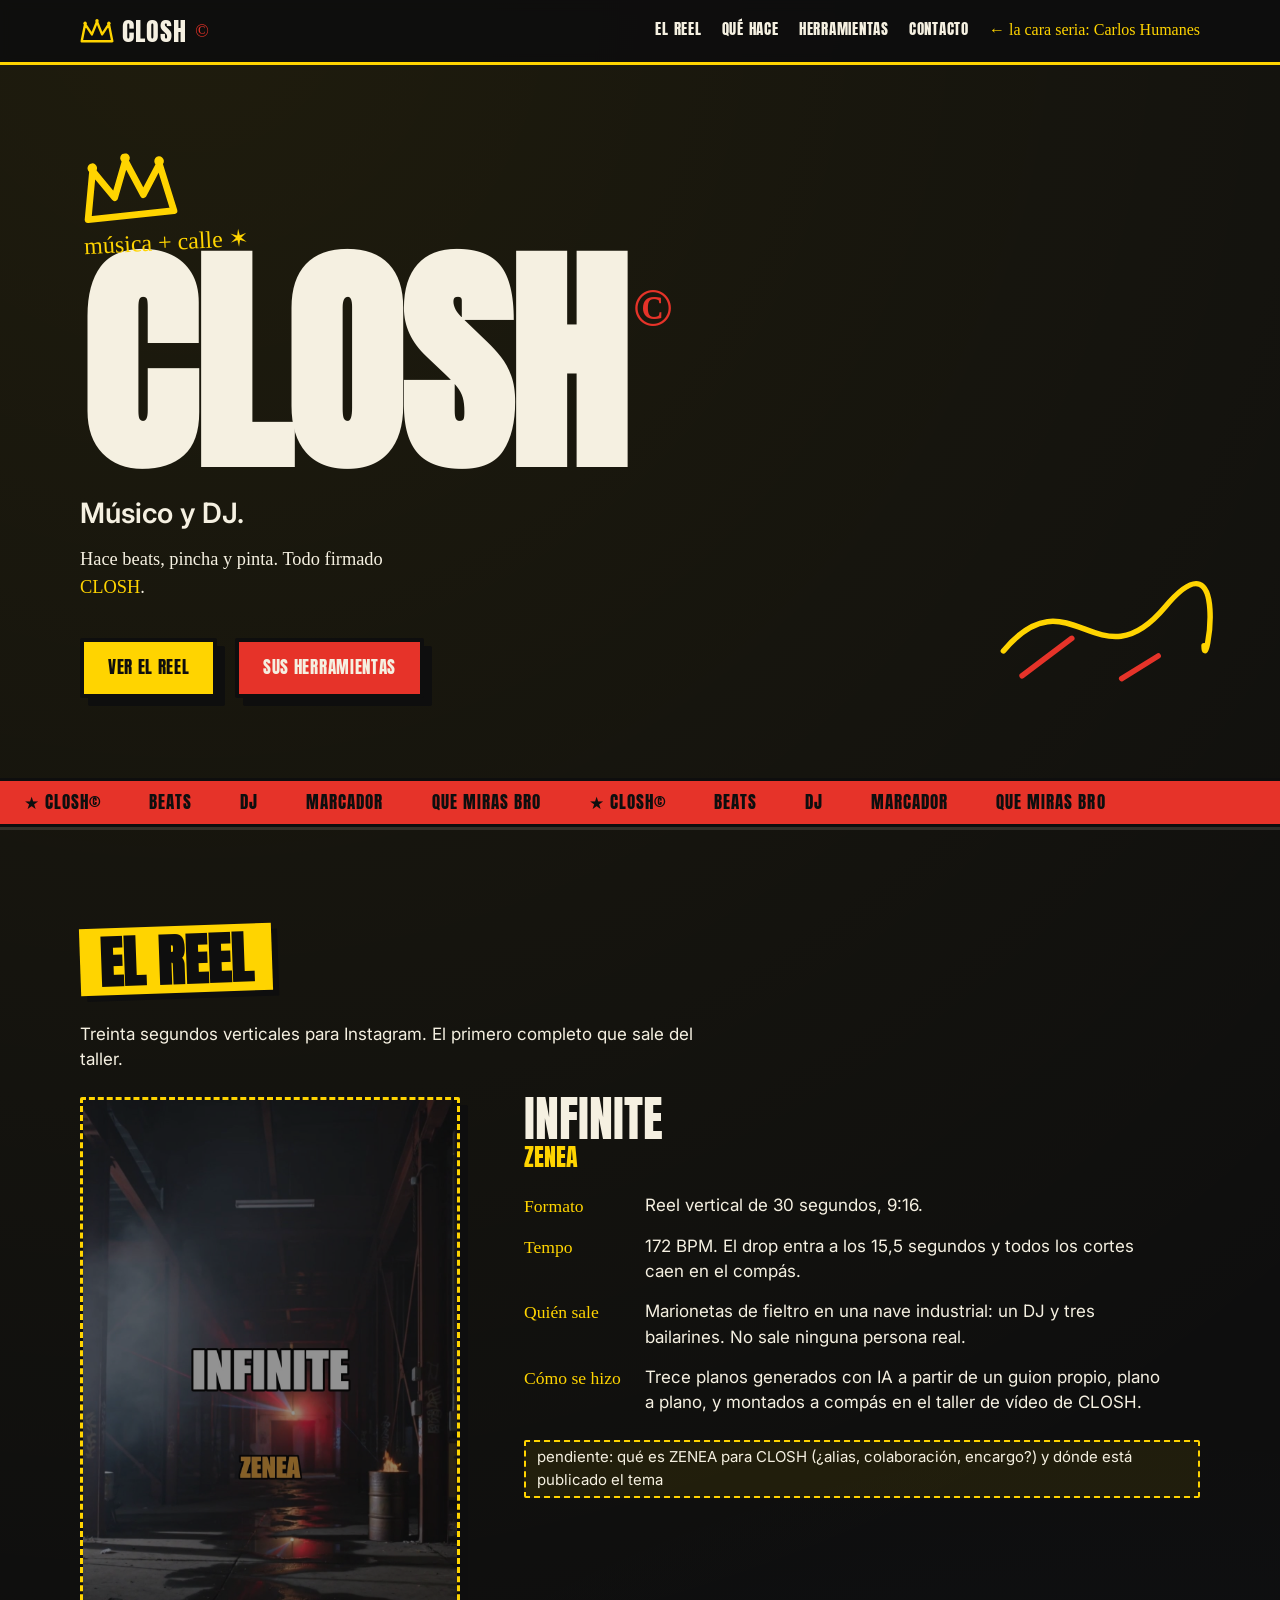
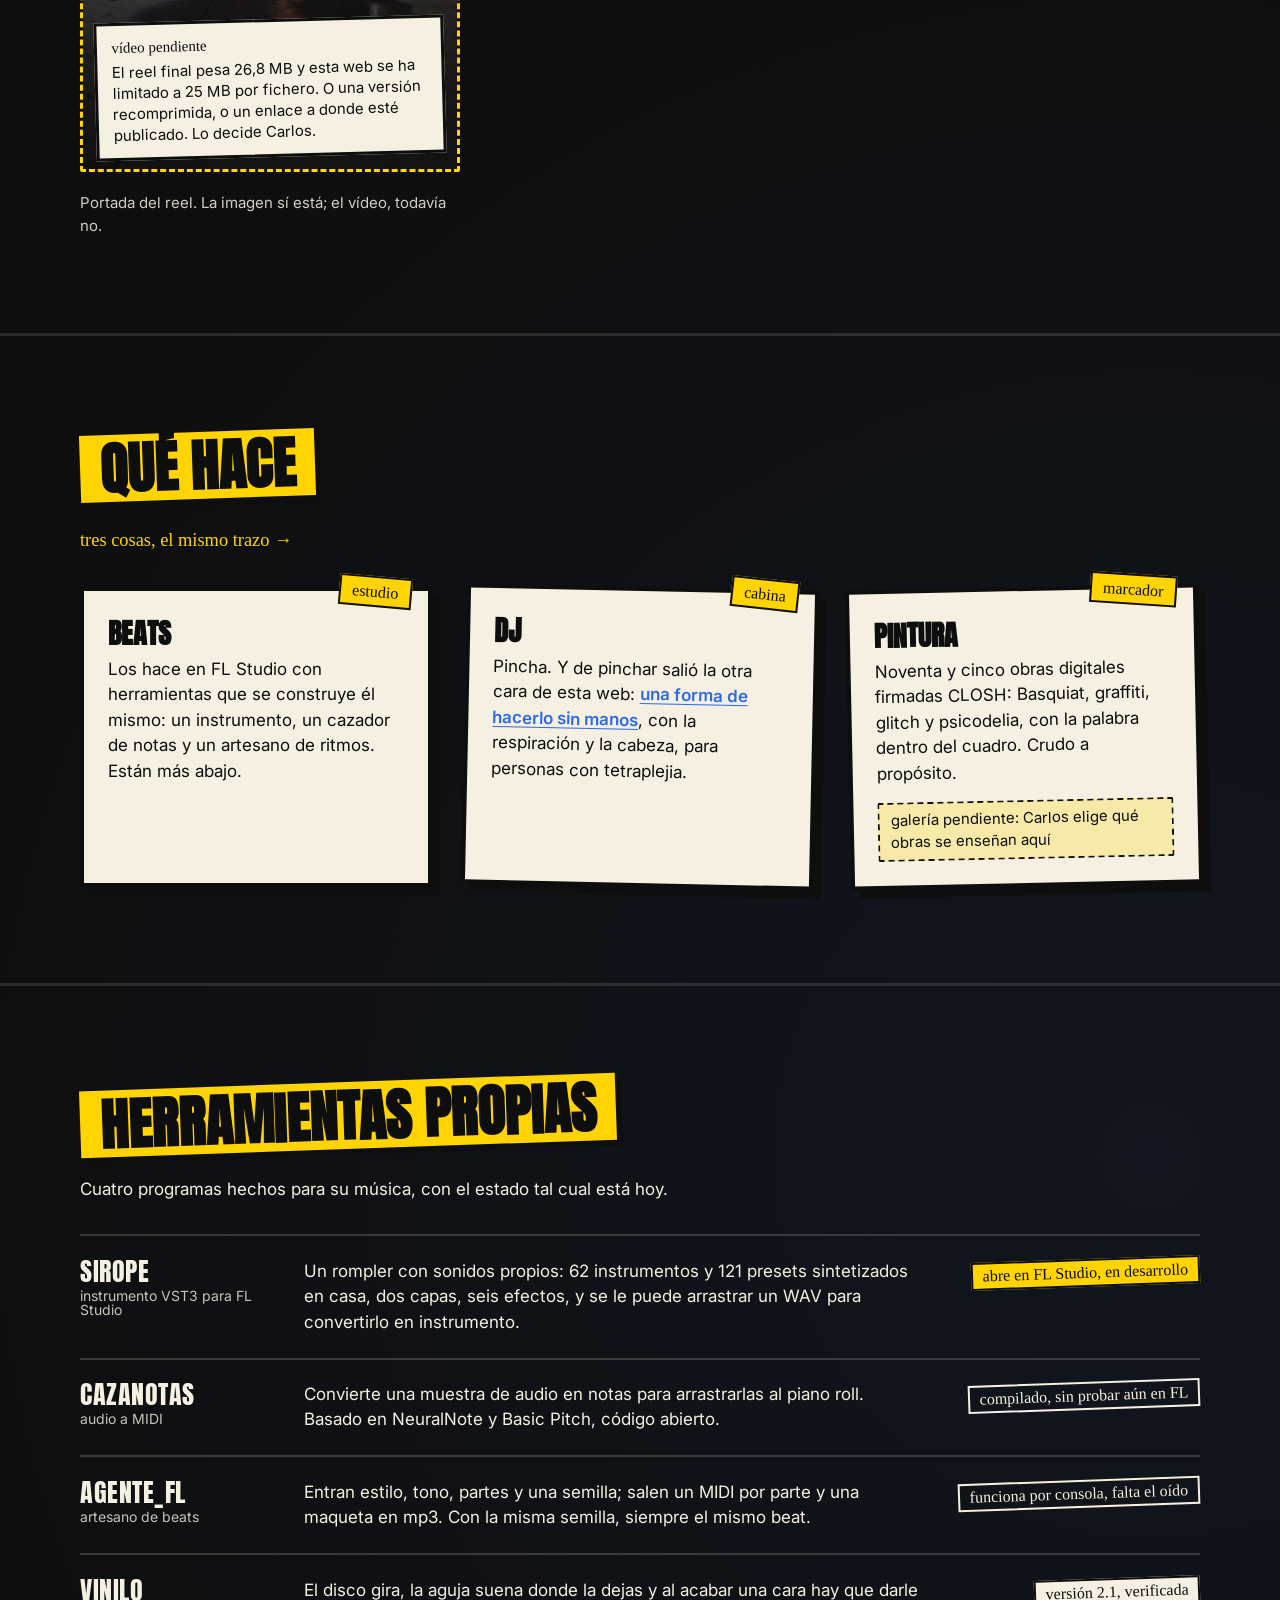
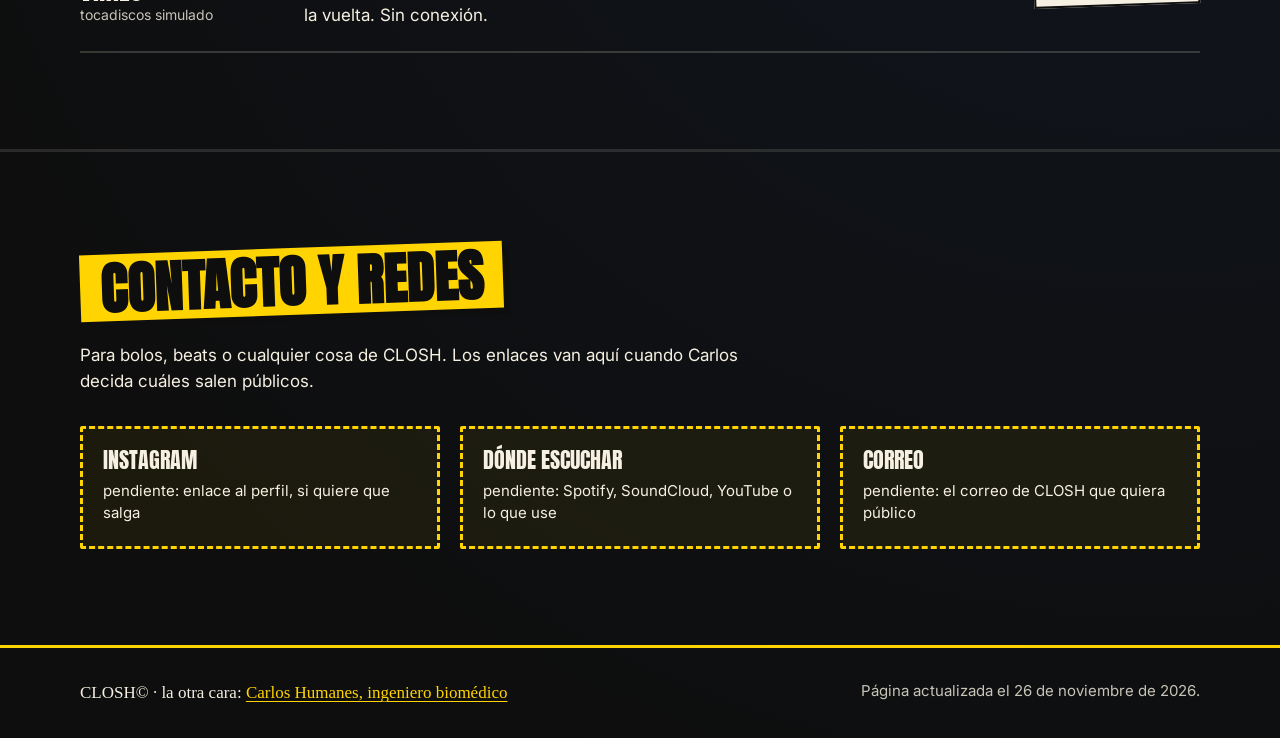
==== closh.html @ edfdbdd9 "Primera publicacion: web profesional de Carlos Humanes (26-nov-2026)" ====
<!DOCTYPE html>
<html lang="es">
<head>
  <meta charset="utf-8">
  <meta name="viewport" content="width=device-width, initial-scale=1">
  <title>CLOSH. Músico y DJ: beats, cabina y pintura</title>
  <meta name="description" content="CLOSH es el nombre de Carlos Humanes como músico y DJ: beats hechos en FL Studio con herramientas propias, el reel INFINITE y pintura digital de estilo Basquiat callejero.">
  <meta name="theme-color" content="#0E0E0E">
  <link rel="preconnect" href="https://fonts.googleapis.com">
  <link rel="preconnect" href="https://fonts.gstatic.com" crossorigin>
  <link href="https://fonts.googleapis.com/css2?family=Anton&family=Inter:wght@400;600;700&family=Permanent+Marker&display=swap" rel="stylesheet">
  <link rel="stylesheet" href="css/tokens-closh.css">
  <link rel="stylesheet" href="css/closh.css">
</head>
<body>
  <a class="salto" href="#principal">Ir al contenido</a>

  <!-- Corona reutilizable (símbolo del estilo closh-basquiat) -->
  <svg width="0" height="0" style="position:absolute" aria-hidden="true" focusable="false">
    <symbol id="corona" viewBox="0 0 100 70">
      <path d="M5 65 L15 15 L35 45 L50 8 L65 45 L85 15 L95 65 Z" fill="none" stroke="currentColor" stroke-width="7" stroke-linejoin="round" stroke-linecap="round"></path>
      <circle cx="15" cy="12" r="5" fill="currentColor"></circle>
      <circle cx="50" cy="5" r="5" fill="currentColor"></circle>
      <circle cx="85" cy="12" r="5" fill="currentColor"></circle>
    </symbol>
  </svg>

  <header class="nav">
    <div class="contenedor">
      <a class="marca" href="#principal" aria-label="CLOSH, inicio de la página">
        <svg class="corona" aria-hidden="true" focusable="false"><use href="#corona"></use></svg>
        CLOSH<sup>©</sup>
      </a>
      <nav aria-label="Secciones">
        <ul class="nav-lista">
          <li><a href="#reel">El reel</a></li>
          <li><a href="#que-hace">Qué hace</a></li>
          <li><a href="#herramientas">Herramientas</a></li>
          <li><a href="#contacto">Contacto</a></li>
          <li class="otra-cara"><a href="index.html">← la cara seria: Carlos Humanes</a></li>
        </ul>
      </nav>
    </div>
  </header>

  <main id="principal">

    <section class="hero" aria-labelledby="titulo">
      <div class="contenedor">
        <svg class="corona-grande" viewBox="0 0 100 70" aria-hidden="true" focusable="false"><use href="#corona"></use></svg>
        <p class="kicker">música + calle ✶</p>
        <h1 id="titulo">CLOSH<span class="copy" aria-hidden="true">©</span></h1>
        <p class="entrada">Músico y DJ.</p>
        <p class="firma">Hace beats, pincha y pinta. Todo firmado <b>CLOSH</b>.</p>
        <div class="acciones">
          <a class="boton" href="#reel">Ver el reel</a>
          <a class="boton boton-rojo" href="#herramientas">Sus herramientas</a>
        </div>
        <svg class="garabato" viewBox="0 0 200 120" fill="none" stroke="#FFD400" stroke-width="5" stroke-linecap="round" aria-hidden="true" focusable="false">
          <path d="M10 90 C 60 10, 100 110, 150 30 S 195 90, 190 60"></path>
          <path d="M30 110 L70 70 M120 100 L150 75" stroke="#E63329"></path>
        </svg>
      </div>
    </section>

    <div class="tira" aria-hidden="true">
      <span>
        <b>★ CLOSH©</b><b>beats</b><b>DJ</b><b>marcador</b><b>que miras bro</b><b>★ CLOSH©</b><b>beats</b><b>DJ</b><b>marcador</b><b>que miras bro</b>
      </span>
    </div>

    <section class="seccion" id="reel" aria-labelledby="h-reel">
      <div class="contenedor">
        <h2 id="h-reel">El reel</h2>
        <p>Treinta segundos verticales para Instagram. El primero completo que sale del taller.</p>
        <div class="reel">
          <figure class="reel-marco">
            <!-- HUECO: el mp4 final (INFINITE_ZENEA_reel_FINAL.mp4) pesa 26,8 MB, por encima del
                 límite de 25 MB por fichero de esta web, así que no se ha copiado a material/.
                 Cuando haya una versión que quepa (o se decida enlazar a Instagram/YouTube),
                 sustituir el div.hueco-video por:
                 <video controls playsinline preload="metadata" poster="material/infinite-zenea-portada.jpg" width="1080" height="1920">
                   <source src="material/infinite-zenea-reel.mp4" type="video/mp4">
                 </video> -->
            <div class="hueco-video" role="group" aria-label="Hueco del vídeo del reel, pendiente">
              <img src="material/infinite-zenea-portada.jpg" width="1080" height="1920" alt="Portada del reel: una nave industrial a oscuras con humo, un láser rojo y un bidón ardiendo; encima, el título INFINITE y el nombre ZENEA.">
              <p class="hueco-texto"><strong>vídeo pendiente</strong>El reel final pesa 26,8 MB y esta web se ha limitado a 25 MB por fichero. O una versión recomprimida, o un enlace a donde esté publicado. Lo decide Carlos.</p>
            </div>
            <figcaption>Portada del reel. La imagen sí está; el vídeo, todavía no.</figcaption>
          </figure>
          <div class="reel-ficha">
            <p class="titulo-reel">Infinite<small>Zenea</small></p>
            <dl class="ficha">
              <dt>Formato</dt><dd>Reel vertical de 30 segundos, 9:16.</dd>
              <dt>Tempo</dt><dd>172 BPM. El drop entra a los 15,5 segundos y todos los cortes caen en el compás.</dd>
              <dt>Quién sale</dt><dd>Marionetas de fieltro en una nave industrial: un DJ y tres bailarines. No sale ninguna persona real.</dd>
              <dt>Cómo se hizo</dt><dd>Trece planos generados con IA a partir de un guion propio, plano a plano, y montados a compás en el taller de vídeo de CLOSH.</dd>
            </dl>
            <p class="hueco">pendiente: qué es ZENEA para CLOSH (¿alias, colaboración, encargo?) y dónde está publicado el tema</p>
          </div>
        </div>
      </div>
    </section>

    <section class="seccion" id="que-hace" aria-labelledby="h-que-hace">
      <div class="contenedor">
        <h2 id="h-que-hace">Qué hace</h2>
        <p class="nota-marcador">tres cosas, el mismo trazo →</p>
        <div class="tarjetas">
          <article class="tarjeta">
            <span class="etiqueta" aria-hidden="true">estudio</span>
            <h3>Beats</h3>
            <p>Los hace en FL Studio con herramientas que se construye él mismo: un instrumento, un cazador de notas y un artesano de ritmos. Están más abajo.</p>
          </article>
          <article class="tarjeta">
            <span class="etiqueta" aria-hidden="true">cabina</span>
            <h3>DJ</h3>
            <p>Pincha. Y de pinchar salió la otra cara de esta web: <a href="index.html">una forma de hacerlo sin manos</a>, con la respiración y la cabeza, para personas con tetraplejia.</p>
          </article>
          <article class="tarjeta">
            <span class="etiqueta" aria-hidden="true">marcador</span>
            <h3>Pintura</h3>
            <p>Noventa y cinco obras digitales firmadas CLOSH: Basquiat, graffiti, glitch y psicodelia, con la palabra dentro del cuadro. Crudo a propósito.</p>
            <p class="hueco">galería pendiente: Carlos elige qué obras se enseñan aquí</p>
          </article>
        </div>
      </div>
    </section>

    <section class="seccion" id="herramientas" aria-labelledby="h-herramientas">
      <div class="contenedor">
        <h2 id="h-herramientas">Herramientas propias</h2>
        <p>Cuatro programas hechos para su música, con el estado tal cual está hoy.</p>
        <ul class="herramientas">
          <li>
            <p class="nombre">Sirope<small>instrumento VST3 para FL Studio</small></p>
            <p class="que">Un rompler con sonidos propios: 62 instrumentos y 121 presets sintetizados en casa, dos capas, seis efectos, y se le puede arrastrar un WAV para convertirlo en instrumento.</p>
            <span class="estado estado-ok">abre en FL Studio, en desarrollo</span>
          </li>
          <li>
            <p class="nombre">CazaNotas<small>audio a MIDI</small></p>
            <p class="que">Convierte una muestra de audio en notas para arrastrarlas al piano roll. Basado en NeuralNote y Basic Pitch, código abierto.</p>
            <span class="estado">compilado, sin probar aún en FL</span>
          </li>
          <li>
            <p class="nombre">agente_fl<small>artesano de beats</small></p>
            <p class="que">Entran estilo, tono, partes y una semilla; salen un MIDI por parte y una maqueta en mp3. Con la misma semilla, siempre el mismo beat.</p>
            <span class="estado">funciona por consola, falta el oído</span>
          </li>
          <li>
            <p class="nombre">Vinilo<small>tocadiscos simulado</small></p>
            <p class="que">El disco gira, la aguja suena donde la dejas y al acabar una cara hay que darle la vuelta. Sin conexión.</p>
            <span class="estado estado-hecho">versión 2.1, verificada</span>
          </li>
        </ul>
      </div>
    </section>

    <section class="seccion" id="contacto" aria-labelledby="h-contacto">
      <div class="contenedor">
        <h2 id="h-contacto">Contacto y redes</h2>
        <p>Para bolos, beats o cualquier cosa de CLOSH. Los enlaces van aquí cuando Carlos decida cuáles salen públicos.</p>
        <ul class="huecos-contacto">
          <li><span class="red">Instagram</span><p>pendiente: enlace al perfil, si quiere que salga</p></li>
          <li><span class="red">Dónde escuchar</span><p>pendiente: Spotify, SoundCloud, YouTube o lo que use</p></li>
          <li><span class="red">Correo</span><p>pendiente: el correo de CLOSH que quiera público</p></li>
        </ul>
      </div>
    </section>

  </main>

  <footer class="pie">
    <div class="contenedor">
      <span>CLOSH© · la otra cara: <a href="index.html">Carlos Humanes, ingeniero biomédico</a></span>
      <span class="fecha">Página actualizada el 26 de noviembre de 2026.</span>
    </div>
  </footer>
</body>
</html>
---- css/tokens-closh.css ----
/* Estilo: closh-basquiat — tokens de diseño (variables CSS). Stack vanilla (D-002). */
:root {
  /* Paleta */
  --color-fondo:      #0E0E0E;
  --color-primario:   #F5F0E1;  /* crema / papel */
  --color-texto:      #F5F0E1;
  --color-acento-1:   #FFD400;  /* amarillo grito */
  --color-acento-2:   #E63329;  /* rojo bandera   */
  --color-acento-3:   #2D6BE3;  /* azul primario  */
  --color-negro:      #0E0E0E;

  /* Tipografía */
  --font-titular:    "Anton", "Archivo Black", Impact, sans-serif;
  --font-marcador:   "Permanent Marker", "Caveat", cursive;
  --font-cuerpo:     "Inter", system-ui, sans-serif;
  --peso-cuerpo:     400;
  --escala-h1: clamp(3rem, 12vw, 9rem);
  --escala-h2: clamp(2rem, 6vw, 3.5rem);
  --line-height: 1.5;

  /* Forma y espacio — "hecho a mano" */
  --radio: 2px;
  --borde-grueso: 4px solid var(--color-negro);
  --sombra-dura: 8px 8px 0 var(--color-negro);   /* offset, sin blur */
  --rotacion: -2deg;
  --espacio: 1.5rem;
  --ancho-max: 1200px;
}
---- css/closh.css ----
/* carlos-humanes/closh.html — la cara CLOSH, estilo closh-basquiat (tokens en tokens-closh.css).
   Vanilla, sin build. No toca styles.css ni tokens.css de la cara profesional. */

:root {
  --margen: clamp(1rem, 4vw, 2.5rem);
  --bloque: clamp(3rem, 8vw, 6rem);
  --cuerpo: 1.0625rem;
}

*, *::before, *::after { box-sizing: border-box; }

html { scroll-behavior: smooth; -webkit-text-size-adjust: 100%; }

body {
  margin: 0;
  font-family: var(--font-cuerpo);
  font-size: var(--cuerpo);
  font-weight: var(--peso-cuerpo);
  line-height: var(--line-height);
  color: var(--color-texto);
  background: var(--color-fondo);
  /* papel sucio sobre negro: dos manchas de color muy tenues */
  background-image:
    radial-gradient(circle at 15% 0%, rgba(255, 212, 0, .07), transparent 42%),
    radial-gradient(circle at 90% 70%, rgba(45, 107, 227, .08), transparent 45%);
}

h1, h2, h3, p, ul, ol, dl, figure { margin: 0; }
img, svg, video { display: block; max-width: 100%; }
a { color: inherit; text-underline-offset: .15em; }

:focus-visible {
  outline: 3px solid var(--color-acento-1);
  outline-offset: 3px;
}

.salto {
  position: absolute; left: -999px; top: 0;
  padding: .5rem 1rem; background: var(--color-acento-1); color: var(--color-negro);
  font-family: var(--font-titular); text-transform: uppercase; text-decoration: none;
}
.salto:focus { left: var(--margen); top: .5rem; z-index: 100; }

.contenedor {
  max-width: var(--ancho-max);
  margin-inline: auto;
  padding-inline: var(--margen);
}

/* ---------- Navegación ---------- */
.nav {
  position: sticky; top: 0; z-index: 50;
  background: rgba(14, 14, 14, .92);
  backdrop-filter: blur(6px);
  border-bottom: 3px solid var(--color-acento-1);
}
.nav .contenedor {
  display: flex; align-items: center; gap: 1.25rem;
  min-height: 3.75rem;
}
.marca {
  display: flex; align-items: center; gap: .5rem;
  text-decoration: none; white-space: nowrap;
  font-family: var(--font-titular); font-size: 1.6rem; letter-spacing: .04em;
}
.marca .corona { width: 34px; height: 24px; color: var(--color-acento-1); }
.marca sup { font-family: var(--font-marcador); color: var(--color-acento-2); font-size: .7em; }
.nav nav { min-width: 0; flex: 1 1 auto; }
.nav-lista {
  list-style: none; margin: 0; padding: 0;
  display: flex; gap: 1.25rem; align-items: center;
  overflow-x: auto; scrollbar-width: none;
  font-family: var(--font-titular); text-transform: uppercase; letter-spacing: .05em; font-size: .95rem;
}
/* Con sitio, a la derecha; si no caben, la lista se desplaza en horizontal. */
.nav-lista > li:first-child { margin-left: auto; }
.nav-lista::-webkit-scrollbar { display: none; }
.nav-lista a {
  text-decoration: none; white-space: nowrap; display: inline-block;
  padding-block: 1.1rem;
  border-bottom: 3px solid transparent;
}
.nav-lista a:hover { border-bottom-color: var(--color-acento-2); }
.nav-lista .otra-cara a {
  font-family: var(--font-marcador); text-transform: none; letter-spacing: 0;
  color: var(--color-acento-1); font-size: 1rem;
}

/* ---------- Hero ---------- */
.hero {
  position: relative;
  overflow-x: clip;               /* el garabato decorativo no debe crear scroll */
  padding-block: clamp(2.5rem, 8vw, 5.5rem) clamp(3rem, 8vw, 5rem);
}
.hero .contenedor { position: relative; }
.hero .corona-grande {
  width: clamp(64px, 10vw, 96px); height: auto;
  color: var(--color-acento-1);
  transform: rotate(-6deg);
  margin-bottom: -.25rem;
}
.hero .kicker {
  display: inline-block;
  font-family: var(--font-marcador); color: var(--color-acento-1);
  font-size: clamp(1.1rem, 2.5vw, 1.5rem);
  transform: rotate(-3deg);
  margin: .5rem 0 0 .25rem;
}
.hero h1 {
  font-family: var(--font-titular);
  font-size: clamp(5rem, 24vw, 15rem);
  line-height: .85;
  text-transform: uppercase;
  letter-spacing: -.01em;
  margin-top: .25rem;
}
.hero h1 .copy {
  font-family: var(--font-marcador);
  font-size: .22em; vertical-align: top;
  color: var(--color-acento-2);
  display: inline-block; margin-left: .15em; margin-top: .4em;
}
.hero .entrada {
  margin-top: 1.5rem;
  font-size: clamp(1.35rem, 3vw, 1.75rem);
  font-weight: 600;
  max-width: 28ch;
}
.hero .firma {
  margin-top: .75rem;
  font-family: var(--font-marcador);
  color: var(--color-primario);
  font-size: 1.15rem;
  max-width: 34ch;
}
.hero .firma b { color: var(--color-acento-1); font-weight: 400; }
.acciones { display: flex; flex-wrap: wrap; gap: 1.1rem; margin-top: 2.25rem; }
.hero .garabato {
  position: absolute; right: 2%; bottom: 0;
  width: clamp(120px, 18vw, 220px); height: auto;
  transform: rotate(8deg);
  pointer-events: none;
}

/* ---------- Botones: bloque sólido, borde grueso, sombra dura ---------- */
.boton {
  display: inline-block;
  font-family: var(--font-titular);
  text-transform: uppercase; letter-spacing: .04em; text-decoration: none;
  padding: .85rem 1.5rem;
  border: var(--borde-grueso);
  box-shadow: var(--sombra-dura);
  border-radius: var(--radio);
  background: var(--color-acento-1); color: var(--color-negro);
  transition: transform .08s ease, box-shadow .08s ease;
}
.boton:hover { transform: translate(2px, 2px); box-shadow: 6px 6px 0 var(--color-negro); }
.boton:active { transform: translate(4px, 4px); box-shadow: 4px 4px 0 var(--color-negro); }
.boton-rojo { background: var(--color-acento-2); color: var(--color-primario); }
.boton-crema { background: var(--color-primario); color: var(--color-negro); }

/* ---------- Tira ---------- */
.tira {
  background: var(--color-acento-2); color: var(--color-negro);
  font-family: var(--font-titular); text-transform: uppercase; letter-spacing: .06em;
  border-block: 3px solid var(--color-negro);
  overflow: hidden; white-space: nowrap;
}
.tira span { display: inline-block; padding: .55rem 0; animation: desliza 22s linear infinite; }
.tira b { margin: 0 1.5rem; font-weight: 400; }
@keyframes desliza { from { transform: translateX(0); } to { transform: translateX(-50%); } }

/* ---------- Secciones ---------- */
.seccion { padding-block: var(--bloque); border-top: 3px solid rgba(245, 240, 225, .12); }
.seccion h2 {
  display: inline-block;
  font-family: var(--font-titular);
  font-size: var(--escala-h2);
  text-transform: uppercase;
  line-height: 1;
  transform: rotate(var(--rotacion));
  margin-bottom: 1.75rem;
  padding: .1em .35em;
  background: var(--color-acento-1); color: var(--color-negro);
  box-shadow: 6px 6px 0 var(--color-negro);
}
.seccion h2 + p { max-width: 60ch; }
.nota-marcador {
  font-family: var(--font-marcador);
  color: var(--color-acento-1);
  font-size: 1.15rem;
}
.tachado { text-decoration: line-through; text-decoration-thickness: .12em; text-decoration-color: var(--color-acento-2); }

/* ---------- El reel ---------- */
.reel { display: grid; gap: 2.5rem; grid-template-columns: 1fr; margin-top: 1.5rem; align-items: start; }
.reel-marco { max-width: 380px; }
.hueco-video {
  position: relative;
  aspect-ratio: 9 / 16;
  border: 3px dashed var(--color-acento-1);
  border-radius: var(--radio);
  background: var(--color-negro);
  box-shadow: var(--sombra-dura);
  overflow: hidden;
}
.hueco-video img { width: 100%; height: 100%; object-fit: cover; opacity: .55; }
.hueco-video .hueco-texto {
  position: absolute; inset: auto .75rem .75rem .75rem;
  background: var(--color-primario); color: var(--color-negro);
  border: 3px solid var(--color-negro);
  padding: .75rem .9rem;
  font-size: .9375rem; line-height: 1.4;
  transform: rotate(-1.5deg);
}
.hueco-video .hueco-texto strong { font-family: var(--font-marcador); font-weight: 400; display: block; margin-bottom: .2rem; }
.reel-marco video { width: 100%; height: auto; border: var(--borde-grueso); box-shadow: var(--sombra-dura); background: #000; }
.reel-marco figcaption { margin-top: 1.25rem; font-size: .9375rem; color: var(--color-primario); opacity: .85; max-width: 44ch; }
.reel-ficha .titulo-reel {
  font-family: var(--font-titular); text-transform: uppercase;
  font-size: clamp(2rem, 5vw, 3rem); line-height: .95;
}
.reel-ficha .titulo-reel small { display: block; font-size: .5em; color: var(--color-acento-1); margin-top: .25rem; }
dl.ficha { margin-top: 1.5rem; display: grid; grid-template-columns: 1fr; gap: .9rem 1.5rem; }
dl.ficha dt { font-family: var(--font-marcador); color: var(--color-acento-1); font-size: 1.1rem; }
dl.ficha dd { margin: .15rem 0 0; max-width: 48ch; }
@media (min-width: 640px) {
  dl.ficha { grid-template-columns: max-content 1fr; }
  dl.ficha dd { margin: 0; }
}
.reel-ficha .hueco { margin-top: 1.5rem; }

/* ---------- Tarjetas: crema sobre negro, marco grueso, etiqueta rotada ---------- */
.tarjetas {
  display: grid; gap: 2.25rem 2rem;
  grid-template-columns: 1fr;
  margin-top: 2rem;
}
.tarjeta {
  position: relative;
  background: var(--color-primario); color: var(--color-negro);
  padding: 1.75rem 1.5rem 1.5rem;
  border: var(--borde-grueso);
  box-shadow: var(--sombra-dura);
  border-radius: var(--radio);
}
.tarjeta:nth-child(2) { transform: rotate(1.2deg); }
.tarjeta:nth-child(3) { transform: rotate(-1.2deg); }
.tarjeta .etiqueta {
  position: absolute; top: -.95rem; right: 1rem;
  transform: rotate(5deg);
  background: var(--color-acento-1); color: var(--color-negro);
  font-family: var(--font-marcador); font-size: 1rem;
  padding: .1rem .7rem;
  border: 2px solid var(--color-negro);
}
.tarjeta h3 {
  font-family: var(--font-titular); text-transform: uppercase;
  font-size: 1.75rem; line-height: 1; margin-bottom: .6rem;
}
.tarjeta p + p { margin-top: .75rem; }
.tarjeta a { color: var(--color-acento-3); font-weight: 600; }
.tarjeta .hueco { margin-top: 1rem; }

/* ---------- Herramientas ---------- */
.herramientas { list-style: none; padding: 0; margin-top: 2rem; }
.herramientas li {
  display: grid; gap: .35rem 1.5rem;
  grid-template-columns: 1fr;
  padding: 1.4rem 0;
  border-top: 2px solid rgba(245, 240, 225, .18);
}
.herramientas li:last-child { border-bottom: 2px solid rgba(245, 240, 225, .18); }
.herramientas .nombre {
  font-family: var(--font-titular); text-transform: uppercase;
  font-size: 1.6rem; line-height: 1; letter-spacing: .02em;
}
.herramientas .nombre small {
  display: block; font-family: var(--font-cuerpo); text-transform: none; letter-spacing: 0;
  font-size: .875rem; color: var(--color-primario); opacity: .8; margin-top: .3rem; font-weight: 400;
}
.herramientas .que { max-width: 56ch; }
.estado {
  justify-self: start;
  font-family: var(--font-marcador); font-size: 1rem; line-height: 1.2;
  padding: .15rem .6rem;
  border: 2px solid var(--color-primario);
  color: var(--color-primario);
  transform: rotate(-2deg);
  white-space: nowrap;
}
.estado-ok { background: var(--color-acento-1); color: var(--color-negro); border-color: var(--color-negro); }
.estado-hecho { background: var(--color-primario); color: var(--color-negro); border-color: var(--color-negro); }

/* ---------- Huecos que debe rellenar Carlos ---------- */
.hueco {
  display: inline-block;
  border: 2px dashed var(--color-acento-1);
  color: var(--color-primario);
  background: rgba(255, 212, 0, .08);
  padding: .3rem .7rem;
  border-radius: var(--radio);
  font-size: .9375rem;
}
.tarjeta .hueco { color: var(--color-negro); background: rgba(255, 212, 0, .25); border-color: var(--color-negro); }
.huecos-contacto { list-style: none; padding: 0; margin-top: 2rem; display: grid; gap: 1.25rem; grid-template-columns: 1fr; }
.huecos-contacto li {
  border: 3px dashed var(--color-acento-1);
  border-radius: var(--radio);
  padding: 1.25rem 1.25rem 1.35rem;
  background: rgba(255, 212, 0, .06);
}
.huecos-contacto .red {
  display: block;
  font-family: var(--font-titular); text-transform: uppercase; font-size: 1.4rem; line-height: 1;
  margin-bottom: .5rem;
}
.huecos-contacto p { font-size: .9375rem; max-width: 36ch; }

/* ---------- Pie ---------- */
.pie {
  border-top: 3px solid var(--color-acento-1);
  padding-block: 2rem;
  font-family: var(--font-marcador);
  color: var(--color-primario);
}
.pie .contenedor { display: flex; flex-wrap: wrap; justify-content: space-between; gap: .75rem 2rem; }
.pie a { color: var(--color-acento-1); }
.pie .fecha { font-family: var(--font-cuerpo); font-size: .9375rem; opacity: .8; }

/* ---------- Escritorio ---------- */
@media (min-width: 720px) {
  .herramientas li { grid-template-columns: 200px minmax(0, 1fr) auto; align-items: start; }
  .huecos-contacto { grid-template-columns: repeat(3, 1fr); }
}
@media (min-width: 900px) {
  .reel { grid-template-columns: minmax(0, 380px) minmax(0, 1fr); gap: 4rem; }
  .tarjetas { grid-template-columns: repeat(3, 1fr); }
}
@media (max-width: 639px) {
  .hero .garabato { display: none; }
}

@media (prefers-reduced-motion: reduce) {
  html { scroll-behavior: auto; }
  .tira span { animation: none; }
  *, *::before, *::after { transition: none !important; }
}

@media print {
  .nav, .tira, .acciones { display: none; }
  body { background: #fff; color: #000; }
}
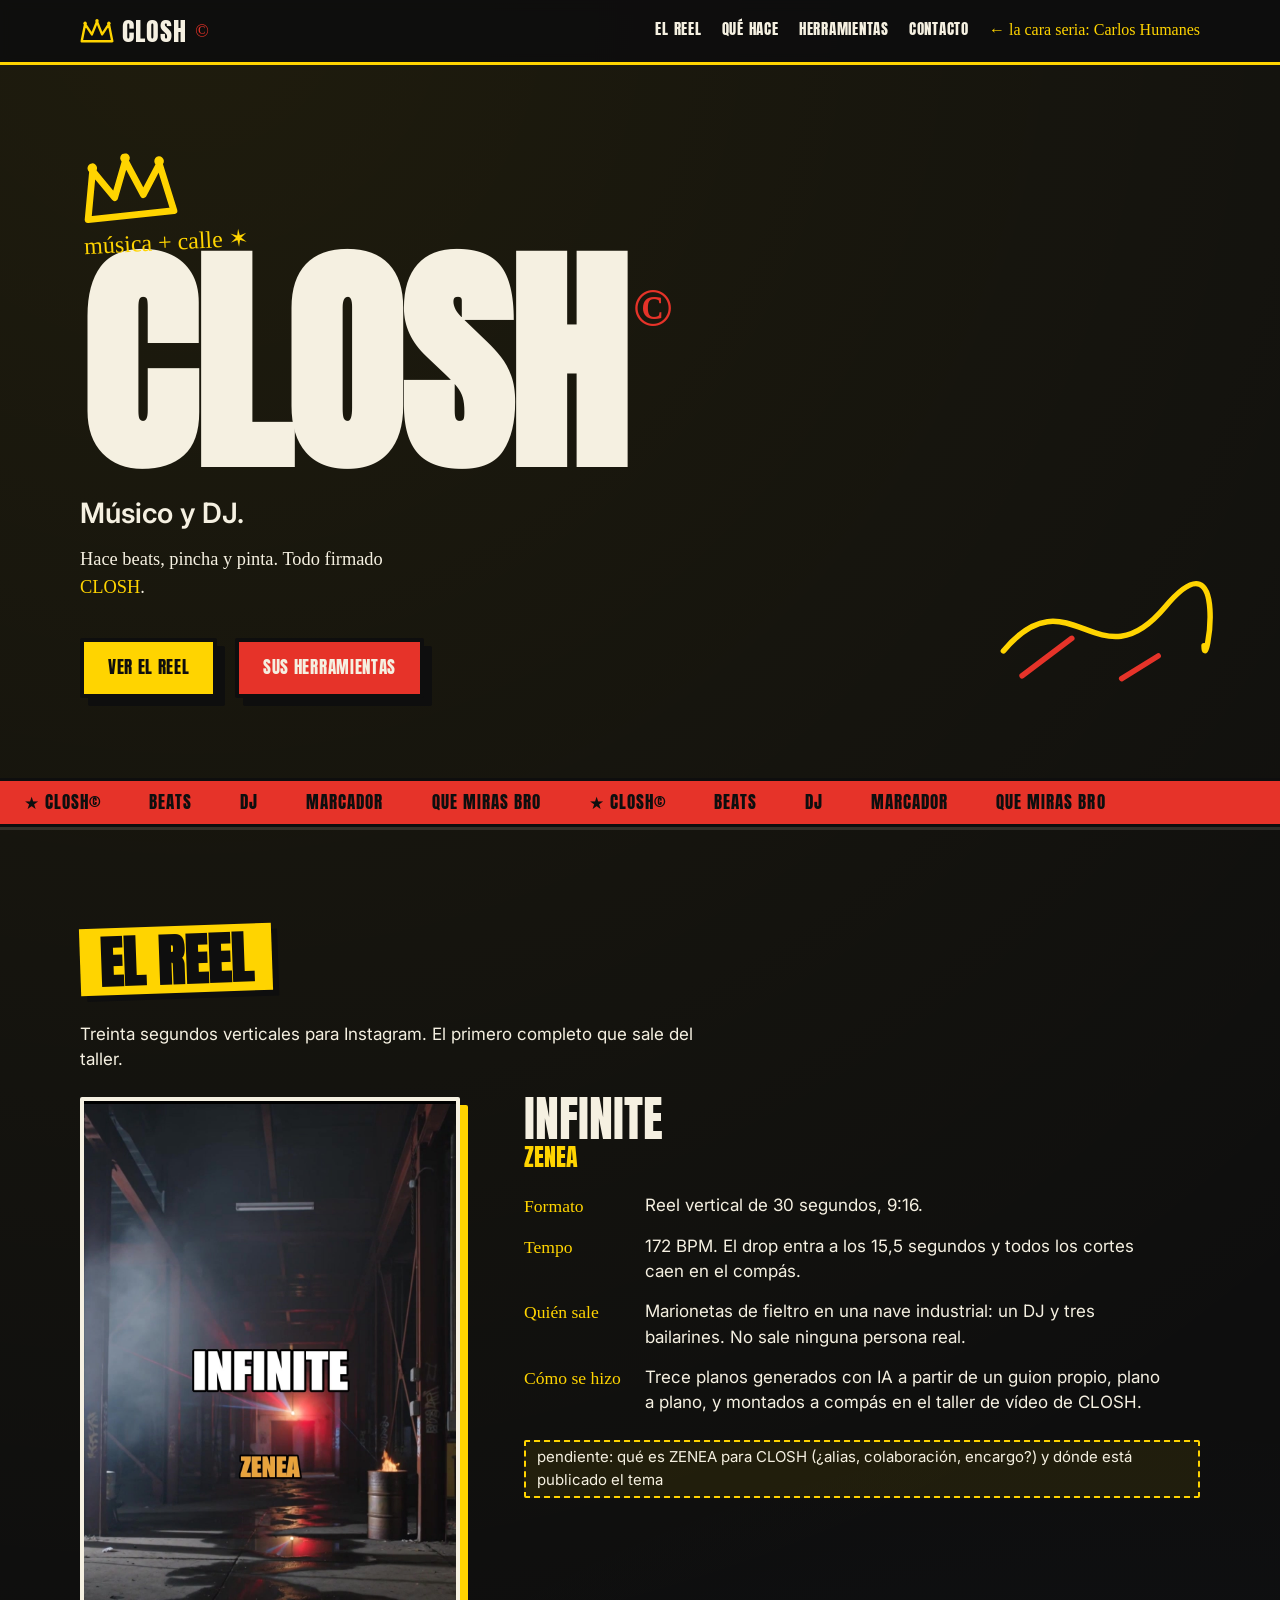
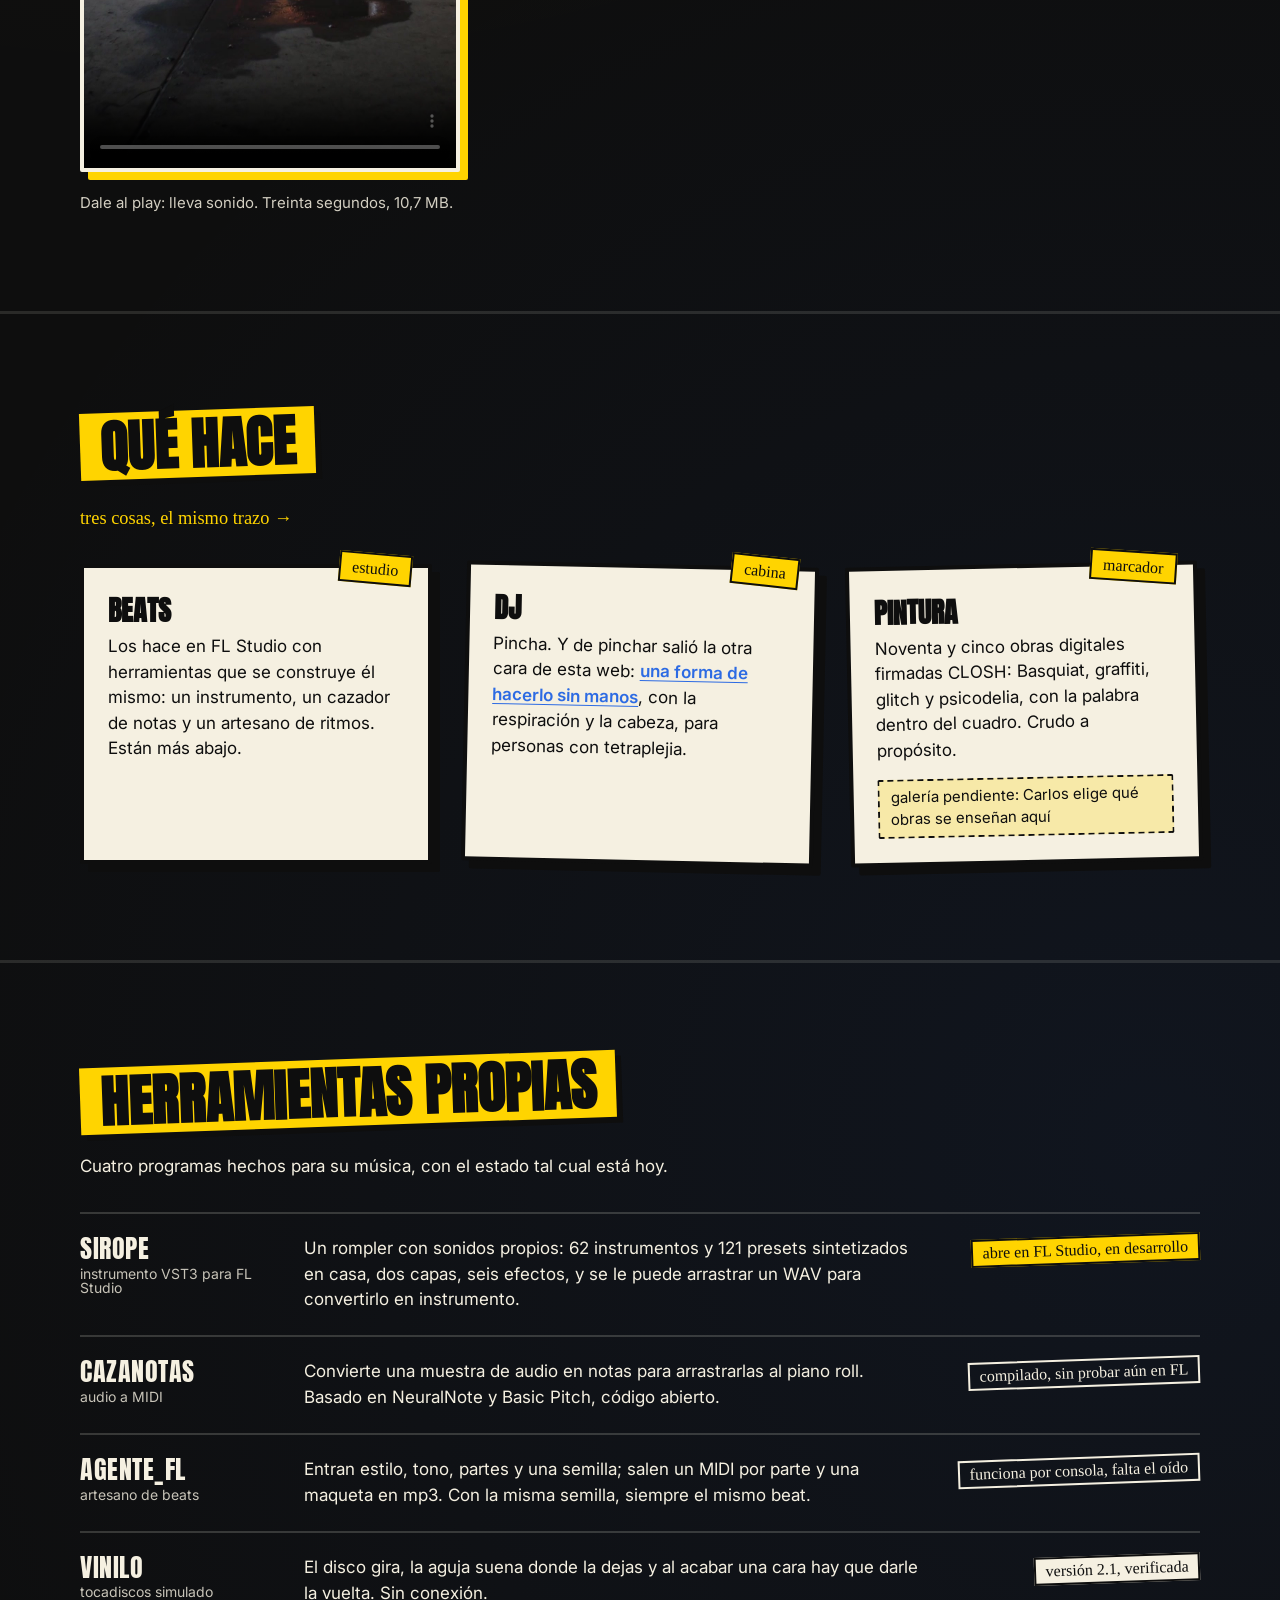
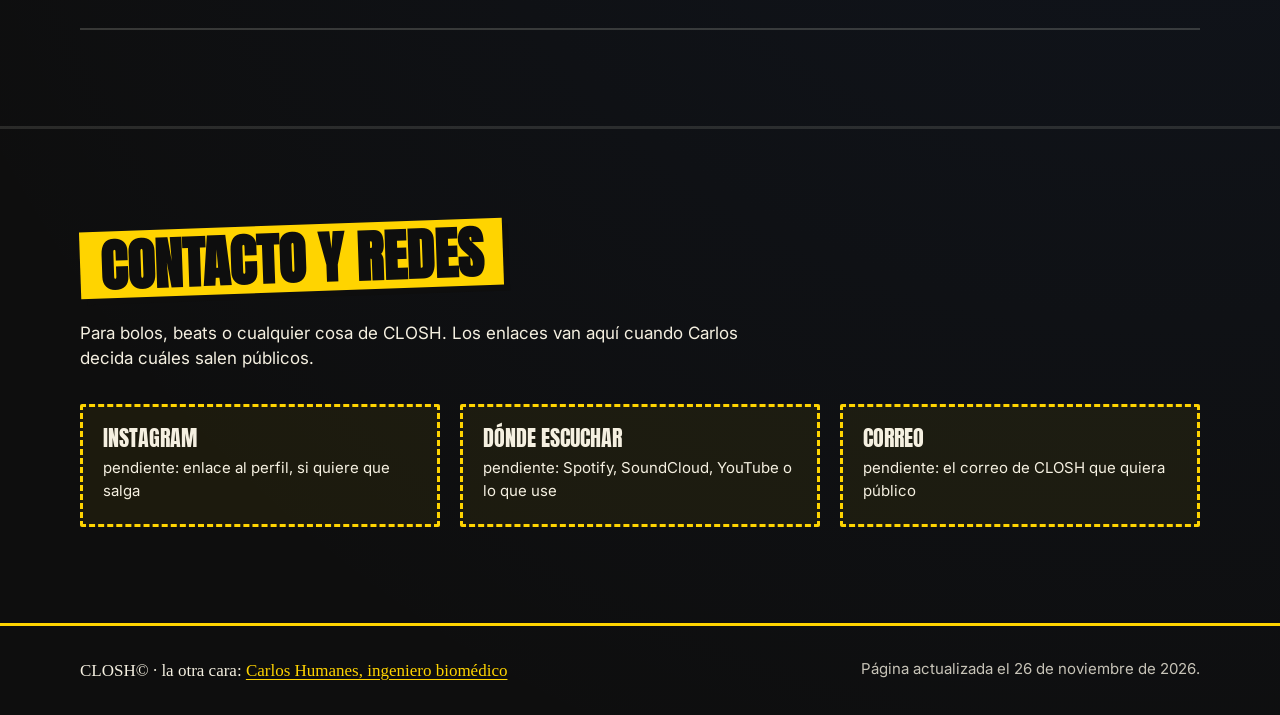
==== commit 8e6f6e82: "Cara CLOSH: reel INFINITE incrustado" ====
--- a/closh.html
+++ b/closh.html
@@ -75,18 +75,13 @@
         <p>Treinta segundos verticales para Instagram. El primero completo que sale del taller.</p>
         <div class="reel">
           <figure class="reel-marco">
-            <!-- HUECO: el mp4 final (INFINITE_ZENEA_reel_FINAL.mp4) pesa 26,8 MB, por encima del
-                 límite de 25 MB por fichero de esta web, así que no se ha copiado a material/.
-                 Cuando haya una versión que quepa (o se decida enlazar a Instagram/YouTube),
-                 sustituir el div.hueco-video por:
-                 <video controls playsinline preload="metadata" poster="material/infinite-zenea-portada.jpg" width="1080" height="1920">
-                   <source src="material/infinite-zenea-reel.mp4" type="video/mp4">
-                 </video> -->
-            <div class="hueco-video" role="group" aria-label="Hueco del vídeo del reel, pendiente">
-              <img src="material/infinite-zenea-portada.jpg" width="1080" height="1920" alt="Portada del reel: una nave industrial a oscuras con humo, un láser rojo y un bidón ardiendo; encima, el título INFINITE y el nombre ZENEA.">
-              <p class="hueco-texto"><strong>vídeo pendiente</strong>El reel final pesa 26,8 MB y esta web se ha limitado a 25 MB por fichero. O una versión recomprimida, o un enlace a donde esté publicado. Lo decide Carlos.</p>
-            </div>
-            <figcaption>Portada del reel. La imagen sí está; el vídeo, todavía no.</figcaption>
+            <!-- material/infinite-zenea-reel.mp4: el reel final (INFINITE_ZENEA_reel_FINAL.mp4, 26,8 MB)
+                 recomprimido para la web: 1080x1920, H.264 CRF 26, AAC 160k, faststart. 10,7 MB, SSIM 0,989. -->
+            <video controls playsinline preload="metadata" poster="material/infinite-zenea-portada.jpg" width="1080" height="1920" aria-label="Reel INFINITE de ZENEA, 30 segundos con sonido">
+              <source src="material/infinite-zenea-reel.mp4" type="video/mp4">
+              <a href="material/infinite-zenea-reel.mp4">Descargar el reel INFINITE (mp4, 10,7 MB)</a>
+            </video>
+            <figcaption>Dale al play: lleva sonido. Treinta segundos, 10,7 MB.</figcaption>
           </figure>
           <div class="reel-ficha">
             <p class="titulo-reel">Infinite<small>Zenea</small></p>
--- a/css/closh.css
+++ b/css/closh.css
@@ -195,26 +195,15 @@
 /* ---------- El reel ---------- */
 .reel { display: grid; gap: 2.5rem; grid-template-columns: 1fr; margin-top: 1.5rem; align-items: start; }
 .reel-marco { max-width: 380px; }
-.hueco-video {
-  position: relative;
+/* Sobre fondo negro el borde y la sombra negros del estilo no se ven: aquí, crema y amarillo. */
+.reel-marco video {
+  width: 100%; height: auto;
   aspect-ratio: 9 / 16;
-  border: 3px dashed var(--color-acento-1);
-  border-radius: var(--radio);
-  background: var(--color-negro);
-  box-shadow: var(--sombra-dura);
-  overflow: hidden;
-}
-.hueco-video img { width: 100%; height: 100%; object-fit: cover; opacity: .55; }
-.hueco-video .hueco-texto {
-  position: absolute; inset: auto .75rem .75rem .75rem;
-  background: var(--color-primario); color: var(--color-negro);
-  border: 3px solid var(--color-negro);
-  padding: .75rem .9rem;
-  font-size: .9375rem; line-height: 1.4;
-  transform: rotate(-1.5deg);
-}
-.hueco-video .hueco-texto strong { font-family: var(--font-marcador); font-weight: 400; display: block; margin-bottom: .2rem; }
-.reel-marco video { width: 100%; height: auto; border: var(--borde-grueso); box-shadow: var(--sombra-dura); background: #000; }
+  border: 4px solid var(--color-primario);
+  border-radius: var(--radio);
+  box-shadow: 8px 8px 0 var(--color-acento-1);
+  background: #000;
+}
 .reel-marco figcaption { margin-top: 1.25rem; font-size: .9375rem; color: var(--color-primario); opacity: .85; max-width: 44ch; }
 .reel-ficha .titulo-reel {
   font-family: var(--font-titular); text-transform: uppercase;
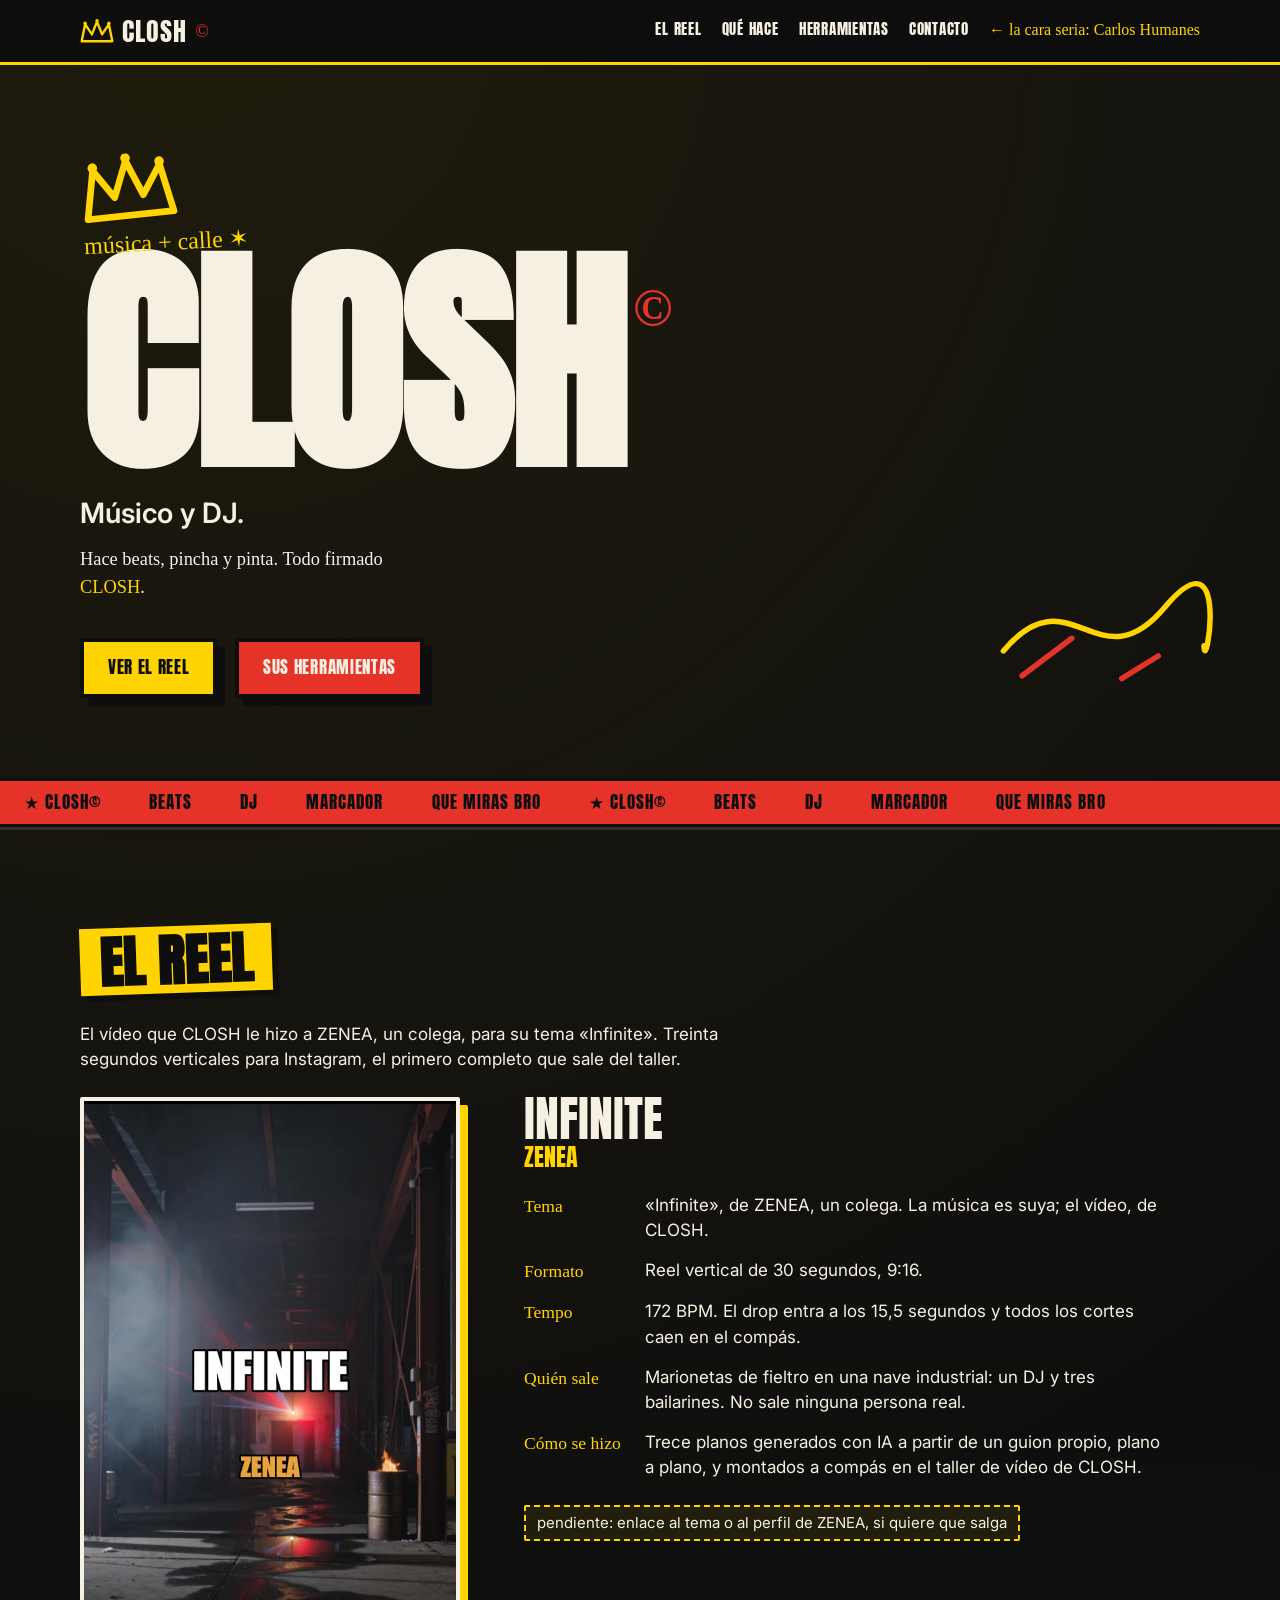
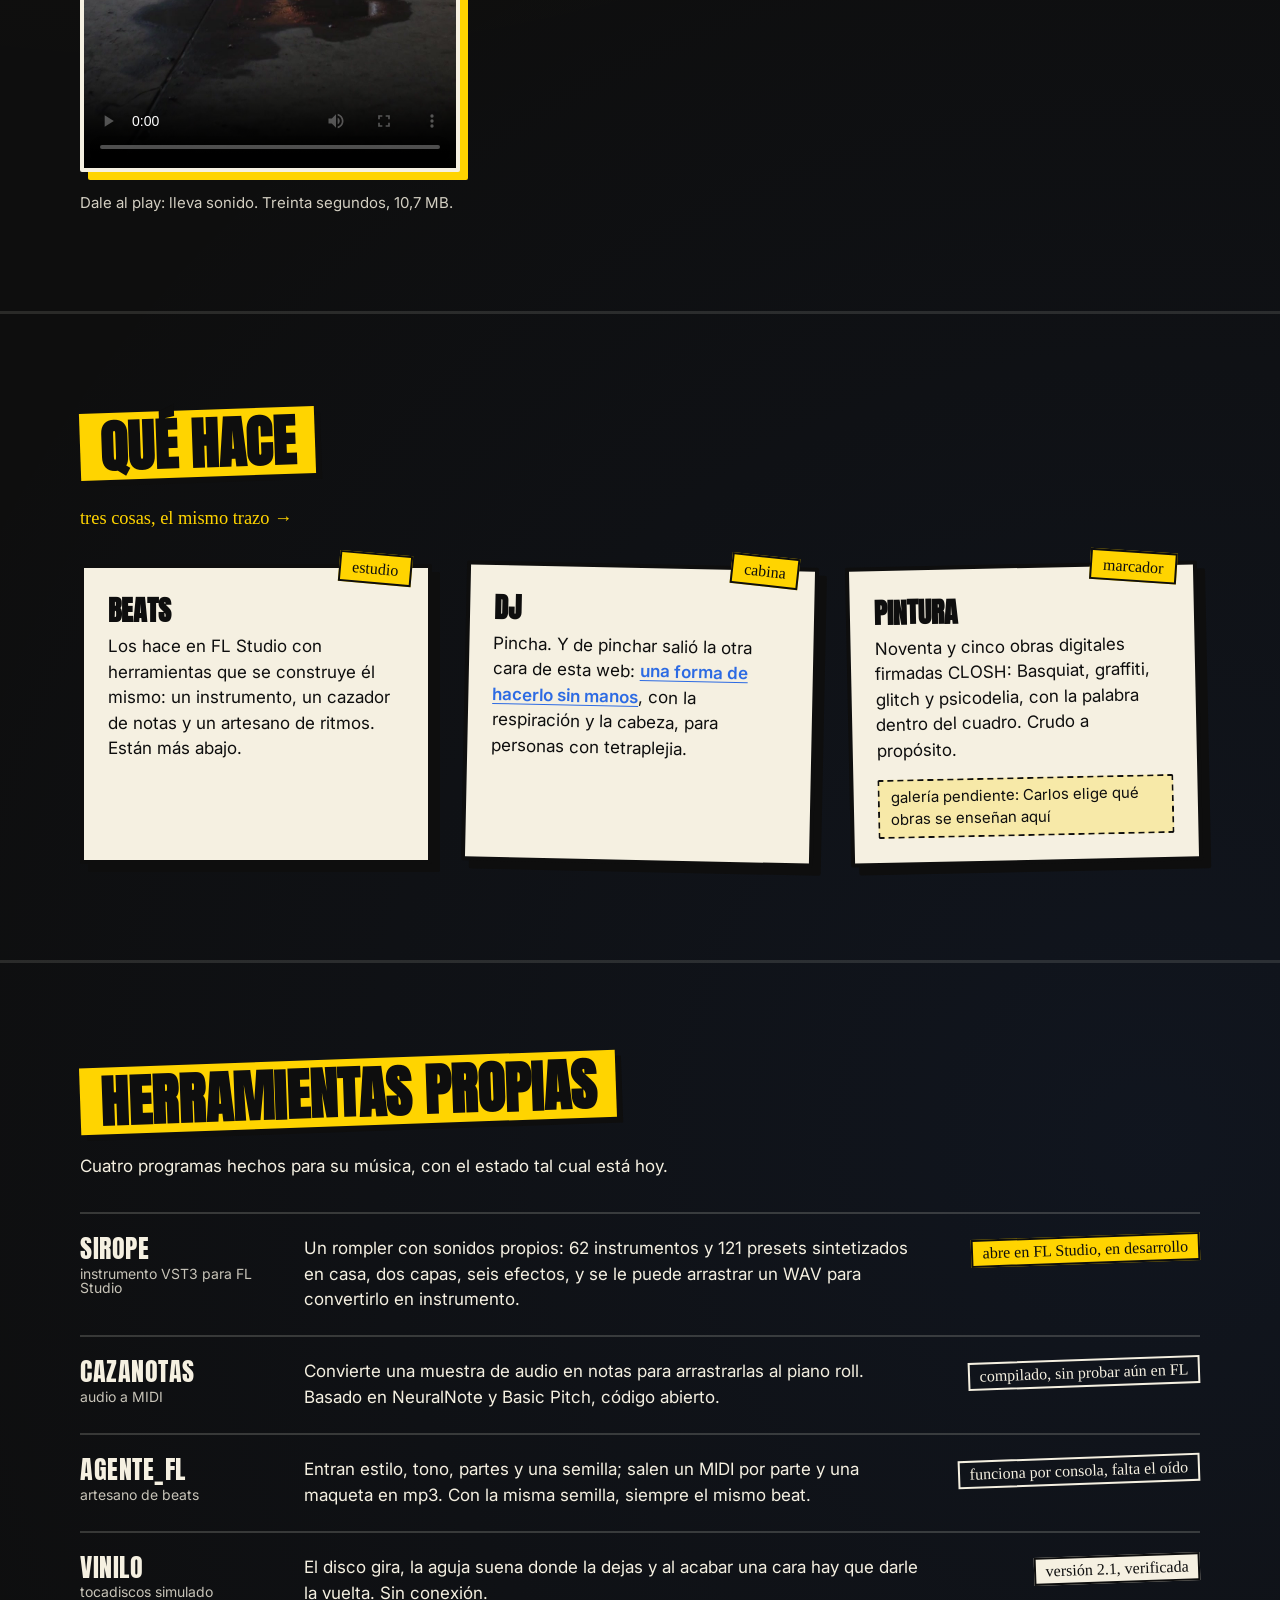
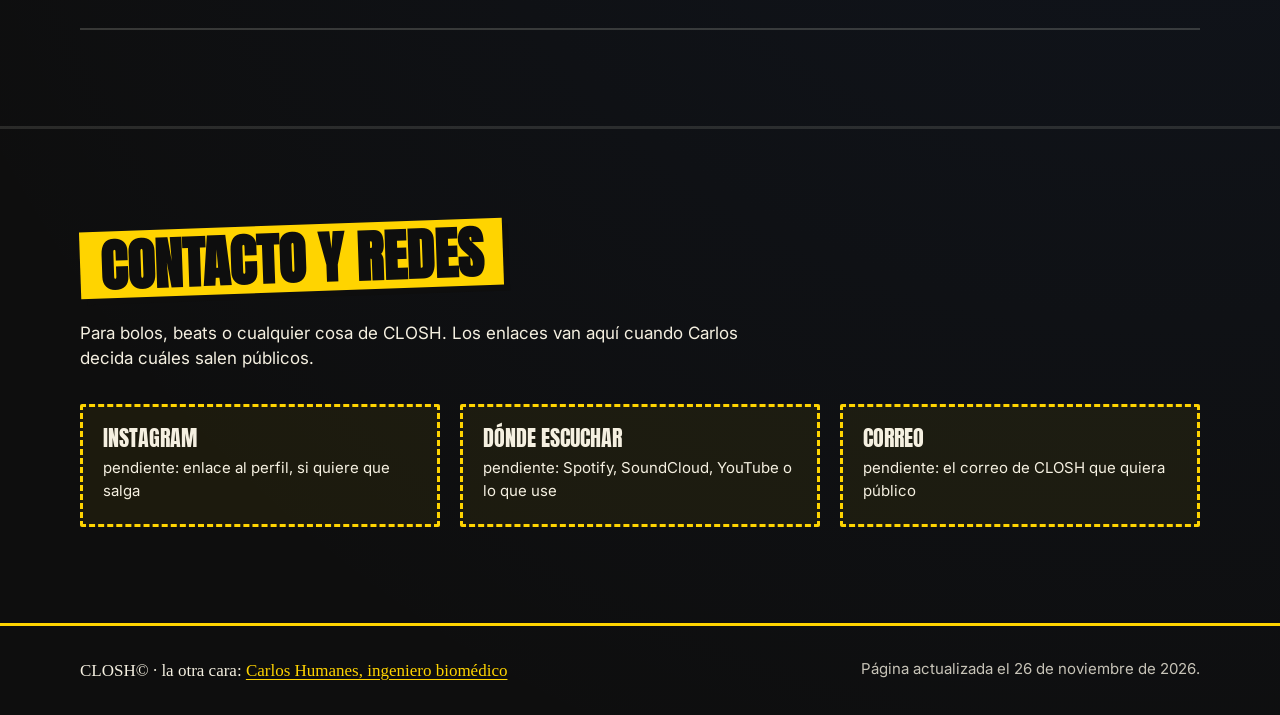
==== commit 4c999cfb: "Cara CLOSH: ZENEA es un colega, el video es de CLOSH" ====
--- a/closh.html
+++ b/closh.html
@@ -72,12 +72,12 @@
     <section class="seccion" id="reel" aria-labelledby="h-reel">
       <div class="contenedor">
         <h2 id="h-reel">El reel</h2>
-        <p>Treinta segundos verticales para Instagram. El primero completo que sale del taller.</p>
+        <p>El vídeo que CLOSH le hizo a ZENEA, un colega, para su tema «Infinite». Treinta segundos verticales para Instagram, el primero completo que sale del taller.</p>
         <div class="reel">
           <figure class="reel-marco">
             <!-- material/infinite-zenea-reel.mp4: el reel final (INFINITE_ZENEA_reel_FINAL.mp4, 26,8 MB)
                  recomprimido para la web: 1080x1920, H.264 CRF 26, AAC 160k, faststart. 10,7 MB, SSIM 0,989. -->
-            <video controls playsinline preload="metadata" poster="material/infinite-zenea-portada.jpg" width="1080" height="1920" aria-label="Reel INFINITE de ZENEA, 30 segundos con sonido">
+            <video controls playsinline preload="metadata" poster="material/infinite-zenea-portada.jpg" width="1080" height="1920" aria-label="Vídeo de CLOSH para el tema Infinite de ZENEA, 30 segundos con sonido">
               <source src="material/infinite-zenea-reel.mp4" type="video/mp4">
               <a href="material/infinite-zenea-reel.mp4">Descargar el reel INFINITE (mp4, 10,7 MB)</a>
             </video>
@@ -86,12 +86,13 @@
           <div class="reel-ficha">
             <p class="titulo-reel">Infinite<small>Zenea</small></p>
             <dl class="ficha">
+              <dt>Tema</dt><dd>«Infinite», de ZENEA, un colega. La música es suya; el vídeo, de CLOSH.</dd>
               <dt>Formato</dt><dd>Reel vertical de 30 segundos, 9:16.</dd>
               <dt>Tempo</dt><dd>172 BPM. El drop entra a los 15,5 segundos y todos los cortes caen en el compás.</dd>
               <dt>Quién sale</dt><dd>Marionetas de fieltro en una nave industrial: un DJ y tres bailarines. No sale ninguna persona real.</dd>
               <dt>Cómo se hizo</dt><dd>Trece planos generados con IA a partir de un guion propio, plano a plano, y montados a compás en el taller de vídeo de CLOSH.</dd>
             </dl>
-            <p class="hueco">pendiente: qué es ZENEA para CLOSH (¿alias, colaboración, encargo?) y dónde está publicado el tema</p>
+            <p class="hueco">pendiente: enlace al tema o al perfil de ZENEA, si quiere que salga</p>
           </div>
         </div>
       </div>
